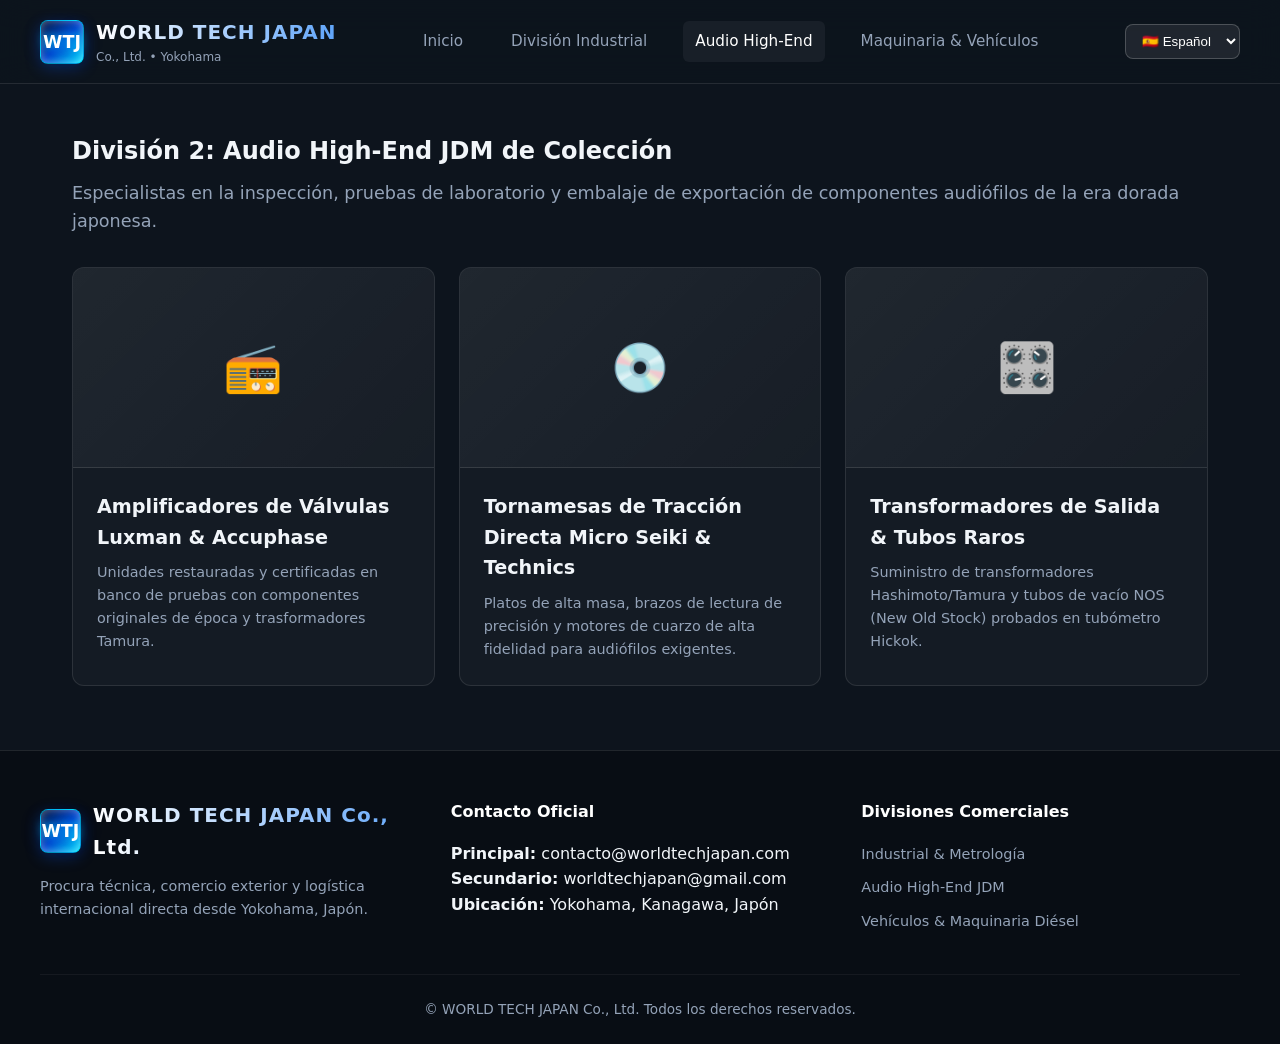
==== audio.html @ 7cc4f6c8 "Add files via upload "Subida de archivos del sitio WTJ"" ====
<!DOCTYPE html>
<html lang="es">
<head>
  <meta charset="UTF-8">
  <meta name="viewport" content="width=device-width, initial-scale=1.0">
  <title>División Audio High-End JDM • WORLD TECH JAPAN Co., Ltd.</title>
  <link rel="stylesheet" href="styles.css">
</head>
<body>
  
    <!-- HEADER / NAVIGATION -->
    <header class="navbar">
      <div class="nav-container">
        <a href="index.html" class="brand-logo">
          <div class="logo-icon-gem">WTJ</div>
          <div class="logo-text-group">
            <span class="brand-name">WORLD TECH JAPAN</span>
            <span class="brand-sub">Co., Ltd. • Yokohama</span>
          </div>
        </a>
        <nav class="nav-menu">
          <a href="index.html" class="nav-link ">Inicio</a>
          <a href="industrial.html" class="nav-link ">División Industrial</a>
          <a href="audio.html" class="nav-link active">Audio High-End</a>
          <a href="maquinaria.html" class="nav-link ">Maquinaria & Vehículos</a>
        </nav>
        <div class="lang-selector">
          <select id="langSelect" onchange="changeLanguage(this.value)">
            <option value="es" selected>🇪🇸 Español</option>
            <option value="en">🇺🇸 English</option>
            <option value="ja">🇯🇵 日本語</option>
            <option value="zh">🇨🇳 中文</option>
            <option value="ko">🇰🇷 한국어</option>
          </select>
        </div>
      </div>
    </header>


  <section class="division-header">
    <h1>División 2: Audio High-End JDM de Colección</h1>
    <p style="color: var(--text-muted); font-size: 1.1rem; margin-top: 0.5rem;">Especialistas en la inspección, pruebas de laboratorio y embalaje de exportación de componentes audiófilos de la era dorada japonesa.</p>
  </section>

  <section class="division-gallery">
    <div class="gallery-item">
      <div class="gallery-img-placeholder">📻</div>
      <div class="gallery-content">
        <div class="gallery-title">Amplificadores de Válvulas Luxman & Accuphase</div>
        <p class="gallery-text">Unidades restauradas y certificadas en banco de pruebas con componentes originales de época y trasformadores Tamura.</p>
      </div>
    </div>

    <div class="gallery-item">
      <div class="gallery-img-placeholder">💿</div>
      <div class="gallery-content">
        <div class="gallery-title">Tornamesas de Tracción Directa Micro Seiki & Technics</div>
        <p class="gallery-text">Platos de alta masa, brazos de lectura de precisión y motores de cuarzo de alta fidelidad para audiófilos exigentes.</p>
      </div>
    </div>

    <div class="gallery-item">
      <div class="gallery-img-placeholder">🎛️</div>
      <div class="gallery-content">
        <div class="gallery-title">Transformadores de Salida & Tubos Raros</div>
        <p class="gallery-text">Suministro de transformadores Hashimoto/Tamura y tubos de vacío NOS (New Old Stock) probados en tubómetro Hickok.</p>
      </div>
    </div>
  </section>

  
    <!-- FOOTER -->
    <footer class="footer-block">
      <div class="footer-container">
        <div class="footer-col">
          <div class="brand-logo">
            <div class="logo-icon-gem">WTJ</div>
            <span class="brand-name">WORLD TECH JAPAN Co., Ltd.</span>
          </div>
          <p class="footer-desc">Procura técnica, comercio exterior y logística internacional directa desde Yokohama, Japón.</p>
        </div>
        <div class="footer-col">
          <h4>Contacto Oficial</h4>
          <p><strong>Principal:</strong> <a href="mailto:contacto@worldtechjapan.com">contacto@worldtechjapan.com</a></p>
          <p><strong>Secundario:</strong> <a href="mailto:worldtechjapan@gmail.com">worldtechjapan@gmail.com</a></p>
          <p><strong>Ubicación:</strong> Yokohama, Kanagawa, Japón</p>
        </div>
        <div class="footer-col">
          <h4>Divisiones Comerciales</h4>
          <ul>
            <li><a href="industrial.html">Industrial & Metrología</a></li>
            <li><a href="audio.html">Audio High-End JDM</a></li>
            <li><a href="maquinaria.html">Vehículos & Maquinaria Diésel</a></li>
          </ul>
        </div>
      </div>
      <div class="footer-bottom">
        <p>&copy; WORLD TECH JAPAN Co., Ltd. Todos los derechos reservados.</p>
      </div>
    </footer>


  <script src="script.js"></script>
</body>
</html>
---- styles.css ----
/* Base Settings & Palette */
:root {
  --bg-darker: #0d141d; /* Fondo 4% más oscuro para alto contraste */
  --card-aqua: rgba(16, 185, 129, 0.08);
  --border-aqua: rgba(52, 211, 153, 0.3);
  --card-ruby: rgba(244, 63, 94, 0.08);
  --border-ruby: rgba(251, 113, 133, 0.3);
  --card-jade: rgba(20, 184, 166, 0.08);
  --border-jade: rgba(45, 212, 191, 0.3);
  --navy-fluorescent: #00e5ff;
  --navy-gem: #0055ff;
  --text-main: #f1f5f9;
  --text-muted: #94a3b8;
  --font-family: 'Plus Jakarta Sans', system-ui, -apple-system, sans-serif;
}

* {
  box-sizing: border-box;
  margin: 0;
  padding: 0;
}

body {
  background-color: var(--bg-darker);
  color: var(--text-main);
  font-family: var(--font-family);
  line-height: 1.6;
}

a {
  color: inherit;
  text-decoration: none;
}

/* Header & Nav */
.navbar {
  position: sticky;
  top: 0;
  z-index: 100;
  background: rgba(13, 20, 29, 0.85);
  backdrop-filter: blur(16px);
  border-bottom: 1px solid rgba(255, 255, 255, 0.1);
  padding: 1rem 2rem;
}

.nav-container {
  max-width: 1200px;
  margin: 0 auto;
  display: flex;
  justify-content: space-between;
  align-items: center;
}

/* Logo WTJ Gem Effect */
.brand-logo {
  display: flex;
  align-items: center;
  gap: 0.75rem;
}

.logo-icon-gem {
  width: 44px;
  height: 44px;
  background: linear-gradient(135deg, #001133 0%, #0044cc 50%, #00e5ff 100%);
  border: 1.5px solid rgba(0, 229, 255, 0.6);
  border-radius: 8px;
  display: flex;
  align-items: center;
  justify-content: center;
  font-weight: 900;
  font-size: 1.1rem;
  color: #ffffff;
  text-shadow: 0 0 10px rgba(0, 229, 255, 0.8), 0 0 20px rgba(0, 85, 255, 0.5);
  box-shadow: 0 4px 15px rgba(0, 85, 255, 0.3), inset 0 0 8px rgba(255, 255, 255, 0.4);
}

.brand-name {
  font-weight: 800;
  font-size: 1.25rem;
  letter-spacing: 0.05em;
  background: linear-gradient(90deg, #ffffff, #60a5fa);
  -webkit-background-clip: text;
  -webkit-text-fill-color: transparent;
}

.brand-sub {
  display: block;
  font-size: 0.75rem;
  color: var(--text-muted);
}

.nav-menu {
  display: flex;
  gap: 1.5rem;
}

.nav-link {
  font-weight: 500;
  font-size: 0.95rem;
  color: var(--text-muted);
  transition: all 0.3s ease;
  padding: 0.5rem 0.75rem;
  border-radius: 6px;
}

.nav-link:hover, .nav-link.active {
  color: #ffffff;
  background: rgba(255, 255, 255, 0.05);
}

.lang-selector select {
  background: rgba(255, 255, 255, 0.08);
  color: #ffffff;
  border: 1px solid rgba(255, 255, 255, 0.2);
  padding: 0.5rem 0.75rem;
  border-radius: 8px;
  outline: none;
  cursor: pointer;
}

/* Hero Section */
.hero {
  max-width: 1200px;
  margin: 3rem auto;
  padding: 4rem 2rem;
  text-align: center;
  background: radial-gradient(circle at center, rgba(0, 229, 255, 0.05) 0%, transparent 70%);
}

.hero h1 {
  font-size: 3rem;
  font-weight: 800;
  margin-bottom: 1.5rem;
  line-height: 1.2;
}

.hero p {
  font-size: 1.2rem;
  color: var(--text-muted);
  max-width: 800px;
  margin: 0 auto 2.5rem;
}

/* Crystalline Blocks Grid */
.grid-3 {
  display: grid;
  grid-template-columns: repeat(auto-fit, minmax(320px, 1fr));
  gap: 2rem;
  max-width: 1200px;
  margin: 2rem auto;
  padding: 0 2rem;
}

.glass-card {
  padding: 2.5rem;
  border-radius: 16px;
  backdrop-filter: blur(12px);
  transition: transform 0.3s ease, box-shadow 0.3s ease;
}

.glass-card:hover {
  transform: translateY(-5px);
}

.card-aqua {
  background: var(--card-aqua);
  border: 1px solid var(--border-aqua);
  box-shadow: 0 8px 32px rgba(16, 185, 129, 0.1);
}

.card-ruby {
  background: var(--card-ruby);
  border: 1px solid var(--border-ruby);
  box-shadow: 0 8px 32px rgba(244, 63, 94, 0.1);
}

.card-jade {
  background: var(--card-jade);
  border: 1px solid var(--border-jade);
  box-shadow: 0 8px 32px rgba(20, 184, 166, 0.1);
}

.card-title {
  font-size: 1.5rem;
  margin-bottom: 1rem;
  display: flex;
  align-items: center;
  gap: 0.75rem;
}

.card-desc {
  color: var(--text-muted);
  font-size: 0.95rem;
  margin-bottom: 1.5rem;
}

.btn-glass {
  display: inline-block;
  padding: 0.75rem 1.5rem;
  border-radius: 8px;
  font-weight: 600;
  background: rgba(255, 255, 255, 0.1);
  border: 1px solid rgba(255, 255, 255, 0.2);
  transition: all 0.3s ease;
}

.btn-glass:hover {
  background: rgba(255, 255, 255, 0.2);
  color: #ffffff;
}

/* Detail Section for Divisions */
.division-header {
  max-width: 1200px;
  margin: 3rem auto 2rem;
  padding: 0 2rem;
}

.division-gallery {
  display: grid;
  grid-template-columns: repeat(auto-fit, minmax(280px, 1fr));
  gap: 1.5rem;
  max-width: 1200px;
  margin: 2rem auto;
  padding: 0 2rem;
}

.gallery-item {
  background: rgba(255, 255, 255, 0.03);
  border: 1px solid rgba(255, 255, 255, 0.1);
  border-radius: 12px;
  overflow: hidden;
}

.gallery-img-placeholder {
  width: 100%;
  height: 200px;
  background: linear-gradient(135deg, rgba(255,255,255,0.05), rgba(255,255,255,0.01));
  display: flex;
  align-items: center;
  justify-content: center;
  font-size: 3rem;
  border-bottom: 1px solid rgba(255,255,255,0.1);
}

.gallery-content {
  padding: 1.5rem;
}

.gallery-title {
  font-size: 1.2rem;
  font-weight: 700;
  margin-bottom: 0.5rem;
}

.gallery-text {
  font-size: 0.9rem;
  color: var(--text-muted);
}

/* Contact Box */
.contact-section {
  max-width: 800px;
  margin: 4rem auto;
  padding: 3rem 2rem;
  background: rgba(255, 255, 255, 0.03);
  border: 1px solid rgba(255, 255, 255, 0.1);
  border-radius: 16px;
  text-align: center;
}

.contact-email-box {
  display: flex;
  flex-direction: column;
  gap: 1rem;
  margin-top: 1.5rem;
  align-items: center;
}

.email-badge {
  padding: 0.75rem 1.5rem;
  border-radius: 30px;
  font-weight: 600;
  font-size: 1rem;
  display: inline-flex;
  align-items: center;
  gap: 0.5rem;
}

.email-primary {
  background: rgba(0, 229, 255, 0.15);
  border: 1px solid rgba(0, 229, 255, 0.4);
  color: #00e5ff;
}

.email-secondary {
  background: rgba(255, 255, 255, 0.05);
  border: 1px solid rgba(255, 255, 255, 0.2);
  color: #e2e8f0;
}

/* Footer */
.footer-block {
  background: #080d14;
  border-top: 1px solid rgba(255, 255, 255, 0.1);
  padding: 3rem 2rem 1.5rem;
  margin-top: 4rem;
}

.footer-container {
  max-width: 1200px;
  margin: 0 auto;
  display: grid;
  grid-template-columns: repeat(auto-fit, minmax(250px, 1fr));
  gap: 2rem;
}

.footer-col h4 {
  margin-bottom: 1rem;
  color: #ffffff;
}

.footer-desc {
  color: var(--text-muted);
  font-size: 0.9rem;
  margin-top: 0.75rem;
}

.footer-col ul {
  list-style: none;
}

.footer-col ul li {
  margin-bottom: 0.5rem;
}

.footer-col ul li a {
  color: var(--text-muted);
  font-size: 0.9rem;
}

.footer-col ul li a:hover {
  color: #ffffff;
}

.footer-bottom {
  max-width: 1200px;
  margin: 2rem auto 0;
  padding-top: 1.5rem;
  border-top: 1px solid rgba(255, 255, 255, 0.05);
  text-align: center;
  color: var(--text-muted);
  font-size: 0.85rem;
}
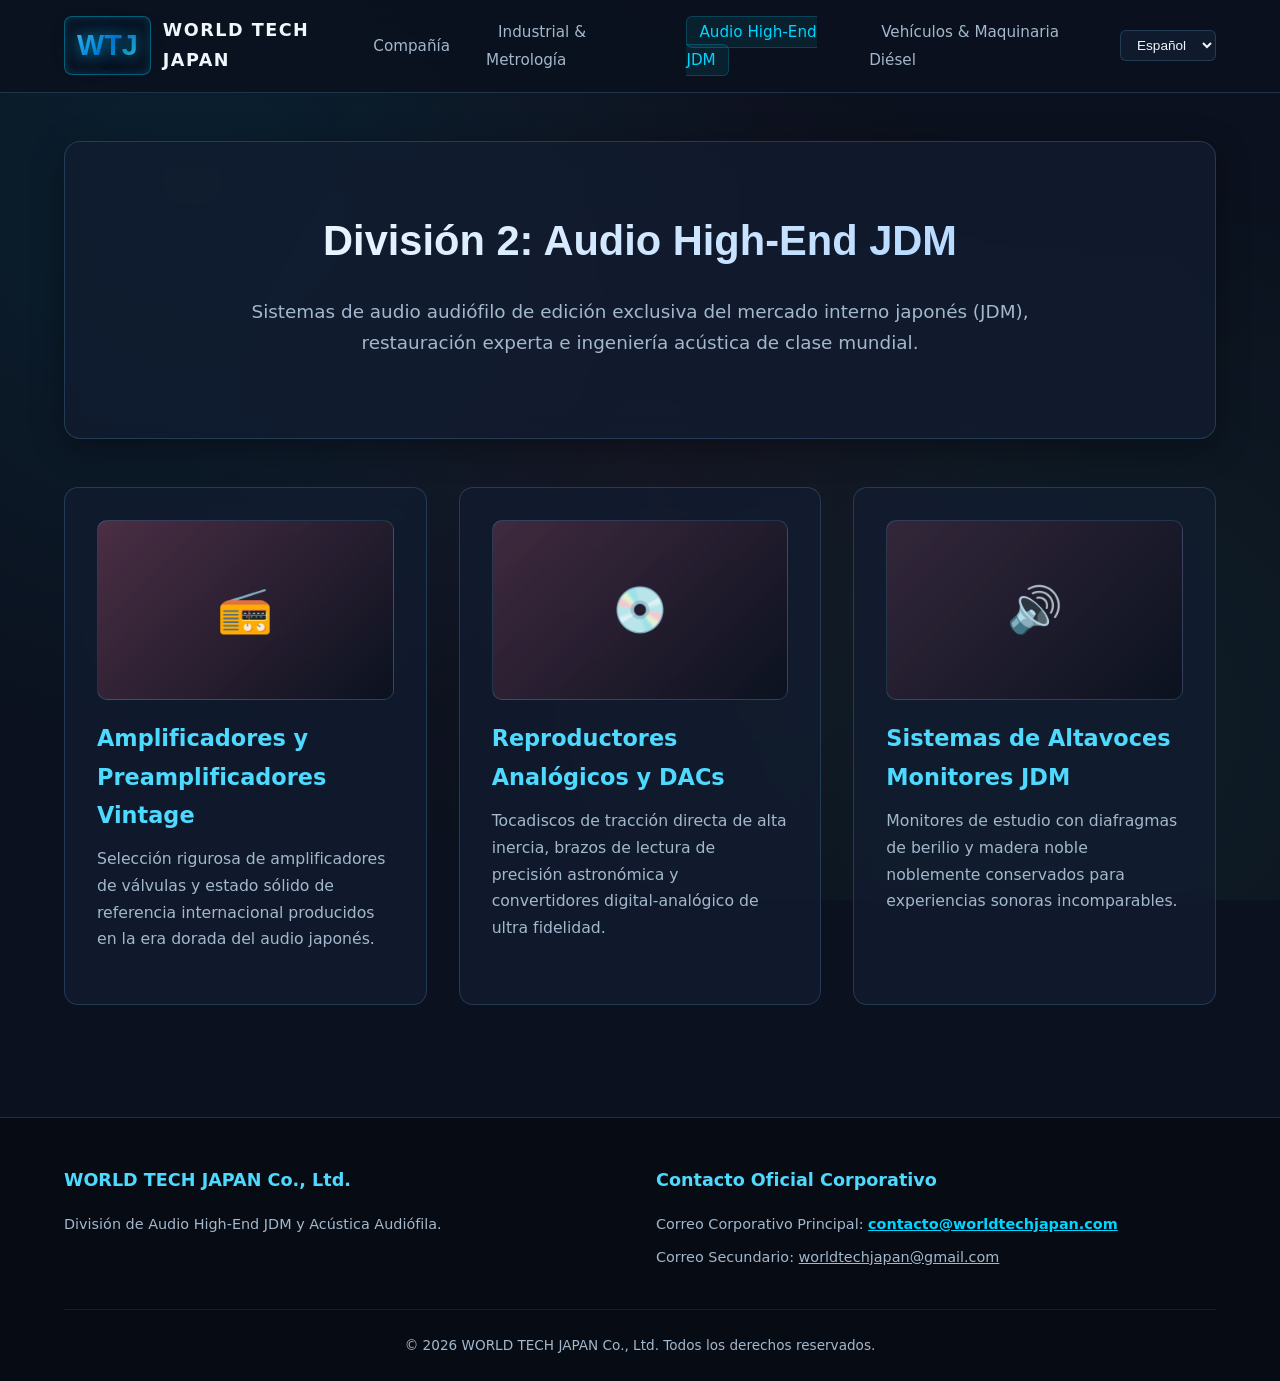
==== commit aa52c508: "Add files via upload" ====
--- a/audio.html
+++ b/audio.html
@@ -1,105 +1,79 @@
 <!DOCTYPE html>
 <html lang="es">
 <head>
-  <meta charset="UTF-8">
-  <meta name="viewport" content="width=device-width, initial-scale=1.0">
-  <title>División Audio High-End JDM • WORLD TECH JAPAN Co., Ltd.</title>
-  <link rel="stylesheet" href="styles.css">
+    <meta charset="UTF-8">
+    <meta name="viewport" content="width=device-width, initial-scale=1.0">
+    <title>Audio High-End JDM | WORLD TECH JAPAN</title>
+    <link rel="stylesheet" href="styles.css">
 </head>
 <body>
-  
-    <!-- HEADER / NAVIGATION -->
-    <header class="navbar">
-      <div class="nav-container">
-        <a href="index.html" class="brand-logo">
-          <div class="logo-icon-gem">WTJ</div>
-          <div class="logo-text-group">
-            <span class="brand-name">WORLD TECH JAPAN</span>
-            <span class="brand-sub">Co., Ltd. • Yokohama</span>
-          </div>
+
+    <header>
+        <a href="index.html" class="logo-container">
+            <div class="logo-symbol">WTJ</div>
+            <div class="logo-text">WORLD TECH JAPAN</div>
         </a>
-        <nav class="nav-menu">
-          <a href="index.html" class="nav-link ">Inicio</a>
-          <a href="industrial.html" class="nav-link ">División Industrial</a>
-          <a href="audio.html" class="nav-link active">Audio High-End</a>
-          <a href="maquinaria.html" class="nav-link ">Maquinaria & Vehículos</a>
+        <nav>
+            <ul>
+                <li><a href="index.html" data-i18n="company">Compañía</a></li>
+                <li><a href="industrial.html" data-i18n="div1">Industrial & Metrología</a></li>
+                <li><a href="audio.html" class="active" data-i18n="div2">Audio High-End JDM</a></li>
+                <li><a href="maquinaria.html" data-i18n="div3">Vehículos & Maquinaria Diésel</a></li>
+                <li>
+                    <select id="langSelect" class="lang-selector">
+                        <option value="es">Español</option>
+                        <option value="en">English</option>
+                        <option value="ja">日本語</option>
+                        <option value="de">Deutsch</option>
+                        <option value="zh">中文</option>
+                    </select>
+                </li>
+            </ul>
         </nav>
-        <div class="lang-selector">
-          <select id="langSelect" onchange="changeLanguage(this.value)">
-            <option value="es" selected>🇪🇸 Español</option>
-            <option value="en">🇺🇸 English</option>
-            <option value="ja">🇯🇵 日本語</option>
-            <option value="zh">🇨🇳 中文</option>
-            <option value="ko">🇰🇷 한국어</option>
-          </select>
-        </div>
-      </div>
     </header>
 
+    <div class="container">
+        <section class="hero">
+            <h1>División 2: Audio High-End JDM</h1>
+            <p>Sistemas de audio audiófilo de edición exclusiva del mercado interno japonés (JDM), restauración experta e ingeniería acústica de clase mundial.</p>
+        </section>
 
-  <section class="division-header">
-    <h1>División 2: Audio High-End JDM de Colección</h1>
-    <p style="color: var(--text-muted); font-size: 1.1rem; margin-top: 0.5rem;">Especialistas en la inspección, pruebas de laboratorio y embalaje de exportación de componentes audiófilos de la era dorada japonesa.</p>
-  </section>
-
-  <section class="division-gallery">
-    <div class="gallery-item">
-      <div class="gallery-img-placeholder">📻</div>
-      <div class="gallery-content">
-        <div class="gallery-title">Amplificadores de Válvulas Luxman & Accuphase</div>
-        <p class="gallery-text">Unidades restauradas y certificadas en banco de pruebas con componentes originales de época y trasformadores Tamura.</p>
-      </div>
+        <div class="grid-3">
+            <div class="card">
+                <div style="width:100%; height:180px; background: linear-gradient(135deg, rgba(255, 107, 139, 0.25), rgba(11, 17, 30, 0.85)); border-radius: 10px; display: flex; align-items: center; justify-content: center; font-size: 2.8rem; color: var(--accent-ruby); border: 1px solid var(--border-card); margin-bottom: 1.2rem;">📻</div>
+                <h3>Amplificadores y Preamplificadores Vintage</h3>
+                <p>Selección rigurosa de amplificadores de válvulas y estado sólido de referencia internacional producidos en la era dorada del audio japonés.</p>
+            </div>
+            <div class="card">
+                <div style="width:100%; height:180px; background: linear-gradient(135deg, rgba(255, 107, 139, 0.2), rgba(11, 17, 30, 0.85)); border-radius: 10px; display: flex; align-items: center; justify-content: center; font-size: 2.8rem; color: var(--accent-ruby); border: 1px solid var(--border-card); margin-bottom: 1.2rem;">💿</div>
+                <h3>Reproductores Analógicos y DACs</h3>
+                <p>Tocadiscos de tracción directa de alta inercia, brazos de lectura de precisión astronómica y convertidores digital-analógico de ultra fidelidad.</p>
+            </div>
+            <div class="card">
+                <div style="width:100%; height:180px; background: linear-gradient(135deg, rgba(255, 107, 139, 0.15), rgba(11, 17, 30, 0.85)); border-radius: 10px; display: flex; align-items: center; justify-content: center; font-size: 2.8rem; color: var(--accent-ruby); border: 1px solid var(--border-card); margin-bottom: 1.2rem;">🔊</div>
+                <h3>Sistemas de Altavoces Monitores JDM</h3>
+                <p>Monitores de estudio con diafragmas de berilio y madera noble noblemente conservados para experiencias sonoras incomparables.</p>
+            </div>
+        </div>
     </div>
 
-    <div class="gallery-item">
-      <div class="gallery-img-placeholder">💿</div>
-      <div class="gallery-content">
-        <div class="gallery-title">Tornamesas de Tracción Directa Micro Seiki & Technics</div>
-        <p class="gallery-text">Platos de alta masa, brazos de lectura de precisión y motores de cuarzo de alta fidelidad para audiófilos exigentes.</p>
-      </div>
-    </div>
-
-    <div class="gallery-item">
-      <div class="gallery-img-placeholder">🎛️</div>
-      <div class="gallery-content">
-        <div class="gallery-title">Transformadores de Salida & Tubos Raros</div>
-        <p class="gallery-text">Suministro de transformadores Hashimoto/Tamura y tubos de vacío NOS (New Old Stock) probados en tubómetro Hickok.</p>
-      </div>
-    </div>
-  </section>
-
-  
-    <!-- FOOTER -->
-    <footer class="footer-block">
-      <div class="footer-container">
-        <div class="footer-col">
-          <div class="brand-logo">
-            <div class="logo-icon-gem">WTJ</div>
-            <span class="brand-name">WORLD TECH JAPAN Co., Ltd.</span>
-          </div>
-          <p class="footer-desc">Procura técnica, comercio exterior y logística internacional directa desde Yokohama, Japón.</p>
+    <footer>
+        <div class="footer-content">
+            <div class="footer-info">
+                <h4>WORLD TECH JAPAN Co., Ltd.</h4>
+                <p>División de Audio High-End JDM y Acústica Audiófila.</p>
+            </div>
+            <div class="footer-info">
+                <h4 data-i18n="contactTitle">Contacto Oficial Corporativo</h4>
+                <p><span data-i18n="primaryEmail">Correo Corporativo Principal:</span> <a href="mailto:contacto@worldtechjapan.com" class="email-primary">contacto@worldtechjapan.com</a></p>
+                <p><span data-i18n="secondaryEmail">Correo Secundario:</span> <a href="mailto:worldtechjapan@gmail.com" class="email-secondary">worldtechjapan@gmail.com</a></p>
+            </div>
         </div>
-        <div class="footer-col">
-          <h4>Contacto Oficial</h4>
-          <p><strong>Principal:</strong> <a href="mailto:contacto@worldtechjapan.com">contacto@worldtechjapan.com</a></p>
-          <p><strong>Secundario:</strong> <a href="mailto:worldtechjapan@gmail.com">worldtechjapan@gmail.com</a></p>
-          <p><strong>Ubicación:</strong> Yokohama, Kanagawa, Japón</p>
+        <div class="copyright">
+            &copy; 2026 WORLD TECH JAPAN Co., Ltd. Todos los derechos reservados.
         </div>
-        <div class="footer-col">
-          <h4>Divisiones Comerciales</h4>
-          <ul>
-            <li><a href="industrial.html">Industrial & Metrología</a></li>
-            <li><a href="audio.html">Audio High-End JDM</a></li>
-            <li><a href="maquinaria.html">Vehículos & Maquinaria Diésel</a></li>
-          </ul>
-        </div>
-      </div>
-      <div class="footer-bottom">
-        <p>&copy; WORLD TECH JAPAN Co., Ltd. Todos los derechos reservados.</p>
-      </div>
     </footer>
 
-
-  <script src="script.js"></script>
+    <script src="script.js"></script>
 </body>
 </html>
--- a/styles.css
+++ b/styles.css
@@ -1,355 +1,249 @@
-
-/* Base Settings & Palette */
+/* World Tech Japan Co., Ltd. - Official Stylesheet v2 */
 :root {
-  --bg-darker: #0d141d; /* Fondo 4% más oscuro para alto contraste */
-  --card-aqua: rgba(16, 185, 129, 0.08);
-  --border-aqua: rgba(52, 211, 153, 0.3);
-  --card-ruby: rgba(244, 63, 94, 0.08);
-  --border-ruby: rgba(251, 113, 133, 0.3);
-  --card-jade: rgba(20, 184, 166, 0.08);
-  --border-jade: rgba(45, 212, 191, 0.3);
-  --navy-fluorescent: #00e5ff;
-  --navy-gem: #0055ff;
-  --text-main: #f1f5f9;
-  --text-muted: #94a3b8;
-  --font-family: 'Plus Jakarta Sans', system-ui, -apple-system, sans-serif;
+    --bg-darker: #0b111e;
+    --bg-card: rgba(18, 28, 48, 0.75);
+    --border-card: rgba(120, 210, 255, 0.18);
+    --text-primary: #f0f6fc;
+    --text-secondary: #a3b8cc;
+    --navy-fluorescent: #00d4ff;
+    --gem-navy-glow: 0 0 15px rgba(0, 212, 255, 0.6), 0 0 30px rgba(0, 102, 204, 0.4);
+    --accent-water: #4ed9ff;
+    --accent-ruby: #ff6b8b;
+    --accent-jade: #45e6b0;
+    --font-heading: 'Cinzel', 'Playfair Display', sans-serif;
+    --font-body: 'Inter', system-ui, sans-serif;
 }
 
 * {
-  box-sizing: border-box;
-  margin: 0;
-  padding: 0;
+    box-sizing: border-box;
+    margin: 0;
+    padding: 0;
 }
 
 body {
-  background-color: var(--bg-darker);
-  color: var(--text-main);
-  font-family: var(--font-family);
-  line-height: 1.6;
-}
-
-a {
-  color: inherit;
-  text-decoration: none;
-}
-
-/* Header & Nav */
-.navbar {
-  position: sticky;
-  top: 0;
-  z-index: 100;
-  background: rgba(13, 20, 29, 0.85);
-  backdrop-filter: blur(16px);
-  border-bottom: 1px solid rgba(255, 255, 255, 0.1);
-  padding: 1rem 2rem;
-}
-
-.nav-container {
-  max-width: 1200px;
-  margin: 0 auto;
-  display: flex;
-  justify-content: space-between;
-  align-items: center;
-}
-
-/* Logo WTJ Gem Effect */
-.brand-logo {
-  display: flex;
-  align-items: center;
-  gap: 0.75rem;
-}
-
-.logo-icon-gem {
-  width: 44px;
-  height: 44px;
-  background: linear-gradient(135deg, #001133 0%, #0044cc 50%, #00e5ff 100%);
-  border: 1.5px solid rgba(0, 229, 255, 0.6);
-  border-radius: 8px;
-  display: flex;
-  align-items: center;
-  justify-content: center;
-  font-weight: 900;
-  font-size: 1.1rem;
-  color: #ffffff;
-  text-shadow: 0 0 10px rgba(0, 229, 255, 0.8), 0 0 20px rgba(0, 85, 255, 0.5);
-  box-shadow: 0 4px 15px rgba(0, 85, 255, 0.3), inset 0 0 8px rgba(255, 255, 255, 0.4);
-}
-
-.brand-name {
-  font-weight: 800;
-  font-size: 1.25rem;
-  letter-spacing: 0.05em;
-  background: linear-gradient(90deg, #ffffff, #60a5fa);
-  -webkit-background-clip: text;
-  -webkit-text-fill-color: transparent;
-}
-
-.brand-sub {
-  display: block;
-  font-size: 0.75rem;
-  color: var(--text-muted);
-}
-
-.nav-menu {
-  display: flex;
-  gap: 1.5rem;
-}
-
-.nav-link {
-  font-weight: 500;
-  font-size: 0.95rem;
-  color: var(--text-muted);
-  transition: all 0.3s ease;
-  padding: 0.5rem 0.75rem;
-  border-radius: 6px;
-}
-
-.nav-link:hover, .nav-link.active {
-  color: #ffffff;
-  background: rgba(255, 255, 255, 0.05);
-}
-
-.lang-selector select {
-  background: rgba(255, 255, 255, 0.08);
-  color: #ffffff;
-  border: 1px solid rgba(255, 255, 255, 0.2);
-  padding: 0.5rem 0.75rem;
-  border-radius: 8px;
-  outline: none;
-  cursor: pointer;
-}
-
-/* Hero Section */
+    background-color: var(--bg-darker);
+    background-image: 
+        radial-gradient(circle at 15% 20%, rgba(0, 212, 255, 0.08) 0%, transparent 45%),
+        radial-gradient(circle at 85% 80%, rgba(69, 230, 176, 0.06) 0%, transparent 45%),
+        radial-gradient(circle at 50% 50%, rgba(255, 107, 139, 0.04) 0%, transparent 60%);
+    background-attachment: fixed;
+    color: var(--text-primary);
+    font-family: var(--font-body);
+    line-height: 1.7;
+    min-height: 100vh;
+}
+
+header {
+    background: rgba(11, 17, 30, 0.85);
+    backdrop-filter: blur(16px);
+    border-bottom: 1px solid var(--border-card);
+    position: sticky;
+    top: 0;
+    z-index: 1000;
+    padding: 1rem 5%;
+    display: flex;
+    justify-content: space-between;
+    align-items: center;
+}
+
+.logo-container {
+    display: flex;
+    align-items: center;
+    gap: 12px;
+    text-decoration: none;
+}
+
+.logo-symbol {
+    font-size: 1.8rem;
+    font-weight: 900;
+    font-family: var(--font-heading);
+    color: #e6f7ff;
+    text-shadow: var(--gem-navy-glow);
+    background: linear-gradient(135deg, #70e2ff 0%, #0066cc 50%, #45e6b0 100%);
+    -webkit-background-clip: text;
+    -webkit-text-fill-color: transparent;
+    border: 1px solid rgba(0, 212, 255, 0.4);
+    padding: 4px 12px;
+    border-radius: 8px;
+    box-shadow: inset 0 0 10px rgba(0, 212, 255, 0.2);
+}
+
+.logo-text {
+    font-size: 1.1rem;
+    font-weight: 700;
+    letter-spacing: 1.5px;
+    color: var(--text-primary);
+    text-transform: uppercase;
+}
+
+nav ul {
+    display: flex;
+    list-style: none;
+    gap: 24px;
+    align-items: center;
+}
+
+nav a {
+    color: var(--text-secondary);
+    text-decoration: none;
+    font-weight: 500;
+    font-size: 0.95rem;
+    transition: all 0.3s ease;
+    padding: 6px 12px;
+    border-radius: 6px;
+}
+
+nav a:hover, nav a.active {
+    color: var(--navy-fluorescent);
+    background: rgba(0, 212, 255, 0.08);
+    border: 1px solid rgba(0, 212, 255, 0.2);
+}
+
+.lang-selector {
+    background: rgba(18, 28, 48, 0.9);
+    color: var(--text-primary);
+    border: 1px solid var(--border-card);
+    padding: 6px 12px;
+    border-radius: 6px;
+    font-size: 0.85rem;
+    cursor: pointer;
+    outline: none;
+}
+
+.container {
+    max-width: 1200px;
+    margin: 0 auto;
+    padding: 3rem 1.5rem;
+}
+
 .hero {
-  max-width: 1200px;
-  margin: 3rem auto;
-  padding: 4rem 2rem;
-  text-align: center;
-  background: radial-gradient(circle at center, rgba(0, 229, 255, 0.05) 0%, transparent 70%);
+    text-align: center;
+    padding: 4rem 1.5rem 3rem;
+    background: var(--bg-card);
+    border: 1px solid var(--border-card);
+    border-radius: 16px;
+    box-shadow: 0 8px 32px rgba(0, 0, 0, 0.37);
+    margin-bottom: 3rem;
+    backdrop-filter: blur(12px);
 }
 
 .hero h1 {
-  font-size: 3rem;
-  font-weight: 800;
-  margin-bottom: 1.5rem;
-  line-height: 1.2;
+    font-size: 2.6rem;
+    font-family: var(--font-heading);
+    margin-bottom: 1.2rem;
+    background: linear-gradient(135deg, #ffffff 0%, #a3cfff 100%);
+    -webkit-background-clip: text;
+    -webkit-text-fill-color: transparent;
 }
 
 .hero p {
-  font-size: 1.2rem;
-  color: var(--text-muted);
-  max-width: 800px;
-  margin: 0 auto 2.5rem;
-}
-
-/* Crystalline Blocks Grid */
+    font-size: 1.15rem;
+    color: var(--text-secondary);
+    max-width: 800px;
+    margin: 0 auto 2rem;
+}
+
 .grid-3 {
-  display: grid;
-  grid-template-columns: repeat(auto-fit, minmax(320px, 1fr));
-  gap: 2rem;
-  max-width: 1200px;
-  margin: 2rem auto;
-  padding: 0 2rem;
-}
-
-.glass-card {
-  padding: 2.5rem;
-  border-radius: 16px;
-  backdrop-filter: blur(12px);
-  transition: transform 0.3s ease, box-shadow 0.3s ease;
-}
-
-.glass-card:hover {
-  transform: translateY(-5px);
-}
-
-.card-aqua {
-  background: var(--card-aqua);
-  border: 1px solid var(--border-aqua);
-  box-shadow: 0 8px 32px rgba(16, 185, 129, 0.1);
-}
-
-.card-ruby {
-  background: var(--card-ruby);
-  border: 1px solid var(--border-ruby);
-  box-shadow: 0 8px 32px rgba(244, 63, 94, 0.1);
-}
-
-.card-jade {
-  background: var(--card-jade);
-  border: 1px solid var(--border-jade);
-  box-shadow: 0 8px 32px rgba(20, 184, 166, 0.1);
-}
-
-.card-title {
-  font-size: 1.5rem;
-  margin-bottom: 1rem;
-  display: flex;
-  align-items: center;
-  gap: 0.75rem;
-}
-
-.card-desc {
-  color: var(--text-muted);
-  font-size: 0.95rem;
-  margin-bottom: 1.5rem;
-}
-
-.btn-glass {
-  display: inline-block;
-  padding: 0.75rem 1.5rem;
-  border-radius: 8px;
-  font-weight: 600;
-  background: rgba(255, 255, 255, 0.1);
-  border: 1px solid rgba(255, 255, 255, 0.2);
-  transition: all 0.3s ease;
-}
-
-.btn-glass:hover {
-  background: rgba(255, 255, 255, 0.2);
-  color: #ffffff;
-}
-
-/* Detail Section for Divisions */
-.division-header {
-  max-width: 1200px;
-  margin: 3rem auto 2rem;
-  padding: 0 2rem;
-}
-
-.division-gallery {
-  display: grid;
-  grid-template-columns: repeat(auto-fit, minmax(280px, 1fr));
-  gap: 1.5rem;
-  max-width: 1200px;
-  margin: 2rem auto;
-  padding: 0 2rem;
-}
-
-.gallery-item {
-  background: rgba(255, 255, 255, 0.03);
-  border: 1px solid rgba(255, 255, 255, 0.1);
-  border-radius: 12px;
-  overflow: hidden;
-}
-
-.gallery-img-placeholder {
-  width: 100%;
-  height: 200px;
-  background: linear-gradient(135deg, rgba(255,255,255,0.05), rgba(255,255,255,0.01));
-  display: flex;
-  align-items: center;
-  justify-content: center;
-  font-size: 3rem;
-  border-bottom: 1px solid rgba(255,255,255,0.1);
-}
-
-.gallery-content {
-  padding: 1.5rem;
-}
-
-.gallery-title {
-  font-size: 1.2rem;
-  font-weight: 700;
-  margin-bottom: 0.5rem;
-}
-
-.gallery-text {
-  font-size: 0.9rem;
-  color: var(--text-muted);
-}
-
-/* Contact Box */
-.contact-section {
-  max-width: 800px;
-  margin: 4rem auto;
-  padding: 3rem 2rem;
-  background: rgba(255, 255, 255, 0.03);
-  border: 1px solid rgba(255, 255, 255, 0.1);
-  border-radius: 16px;
-  text-align: center;
-}
-
-.contact-email-box {
-  display: flex;
-  flex-direction: column;
-  gap: 1rem;
-  margin-top: 1.5rem;
-  align-items: center;
-}
-
-.email-badge {
-  padding: 0.75rem 1.5rem;
-  border-radius: 30px;
-  font-weight: 600;
-  font-size: 1rem;
-  display: inline-flex;
-  align-items: center;
-  gap: 0.5rem;
+    display: grid;
+    grid-template-columns: repeat(auto-fit, minmax(320px, 1fr));
+    gap: 2rem;
+    margin-top: 2rem;
+}
+
+.card {
+    background: var(--bg-card);
+    border: 1px solid var(--border-card);
+    border-radius: 14px;
+    padding: 2rem;
+    transition: transform 0.3s ease, border-color 0.3s ease, box-shadow 0.3s ease;
+    backdrop-filter: blur(10px);
+}
+
+.card:hover {
+    transform: translateY(-5px);
+    border-color: rgba(0, 212, 255, 0.4);
+    box-shadow: 0 12px 28px rgba(0, 212, 255, 0.12);
+}
+
+.card img {
+    width: 100%;
+    height: 220px;
+    object-fit: cover;
+    border-radius: 10px;
+    margin-bottom: 1.2rem;
+    border: 1px solid rgba(255, 255, 255, 0.1);
+}
+
+.card h3 {
+    font-size: 1.4rem;
+    color: var(--accent-water);
+    margin-bottom: 0.8rem;
+}
+
+.card p {
+    color: var(--text-secondary);
+    font-size: 0.98rem;
+    margin-bottom: 1.2rem;
+}
+
+.btn {
+    display: inline-block;
+    background: linear-gradient(135deg, rgba(0, 212, 255, 0.2) 0%, rgba(0, 102, 204, 0.4) 100%);
+    color: var(--text-primary);
+    padding: 10px 20px;
+    border-radius: 8px;
+    text-decoration: none;
+    border: 1px solid rgba(0, 212, 255, 0.4);
+    font-weight: 600;
+    transition: all 0.3s ease;
+}
+
+.btn:hover {
+    background: linear-gradient(135deg, rgba(0, 212, 255, 0.4) 0%, rgba(0, 102, 204, 0.7) 100%);
+    box-shadow: 0 0 15px rgba(0, 212, 255, 0.4);
+}
+
+footer {
+    background: rgba(7, 11, 20, 0.95);
+    border-top: 1px solid var(--border-card);
+    padding: 3rem 5% 1.5rem;
+    margin-top: 4rem;
+}
+
+.footer-content {
+    max-width: 1200px;
+    margin: 0 auto;
+    display: grid;
+    grid-template-columns: repeat(auto-fit, minmax(280px, 1fr));
+    gap: 2rem;
+    margin-bottom: 2rem;
+}
+
+.footer-info h4 {
+    color: var(--accent-water);
+    margin-bottom: 1rem;
+    font-size: 1.1rem;
+}
+
+.footer-info p {
+    color: var(--text-secondary);
+    font-size: 0.9rem;
+    margin-bottom: 0.5rem;
 }
 
 .email-primary {
-  background: rgba(0, 229, 255, 0.15);
-  border: 1px solid rgba(0, 229, 255, 0.4);
-  color: #00e5ff;
+    color: var(--navy-fluorescent);
+    font-weight: 700;
 }
 
 .email-secondary {
-  background: rgba(255, 255, 255, 0.05);
-  border: 1px solid rgba(255, 255, 255, 0.2);
-  color: #e2e8f0;
-}
-
-/* Footer */
-.footer-block {
-  background: #080d14;
-  border-top: 1px solid rgba(255, 255, 255, 0.1);
-  padding: 3rem 2rem 1.5rem;
-  margin-top: 4rem;
-}
-
-.footer-container {
-  max-width: 1200px;
-  margin: 0 auto;
-  display: grid;
-  grid-template-columns: repeat(auto-fit, minmax(250px, 1fr));
-  gap: 2rem;
-}
-
-.footer-col h4 {
-  margin-bottom: 1rem;
-  color: #ffffff;
-}
-
-.footer-desc {
-  color: var(--text-muted);
-  font-size: 0.9rem;
-  margin-top: 0.75rem;
-}
-
-.footer-col ul {
-  list-style: none;
-}
-
-.footer-col ul li {
-  margin-bottom: 0.5rem;
-}
-
-.footer-col ul li a {
-  color: var(--text-muted);
-  font-size: 0.9rem;
-}
-
-.footer-col ul li a:hover {
-  color: #ffffff;
-}
-
-.footer-bottom {
-  max-width: 1200px;
-  margin: 2rem auto 0;
-  padding-top: 1.5rem;
-  border-top: 1px solid rgba(255, 255, 255, 0.05);
-  text-align: center;
-  color: var(--text-muted);
-  font-size: 0.85rem;
-}
+    color: var(--text-secondary);
+}
+
+.copyright {
+    text-align: center;
+    color: var(--text-secondary);
+    font-size: 0.85rem;
+    border-top: 1px solid rgba(255, 255, 255, 0.08);
+    padding-top: 1.5rem;
+}
